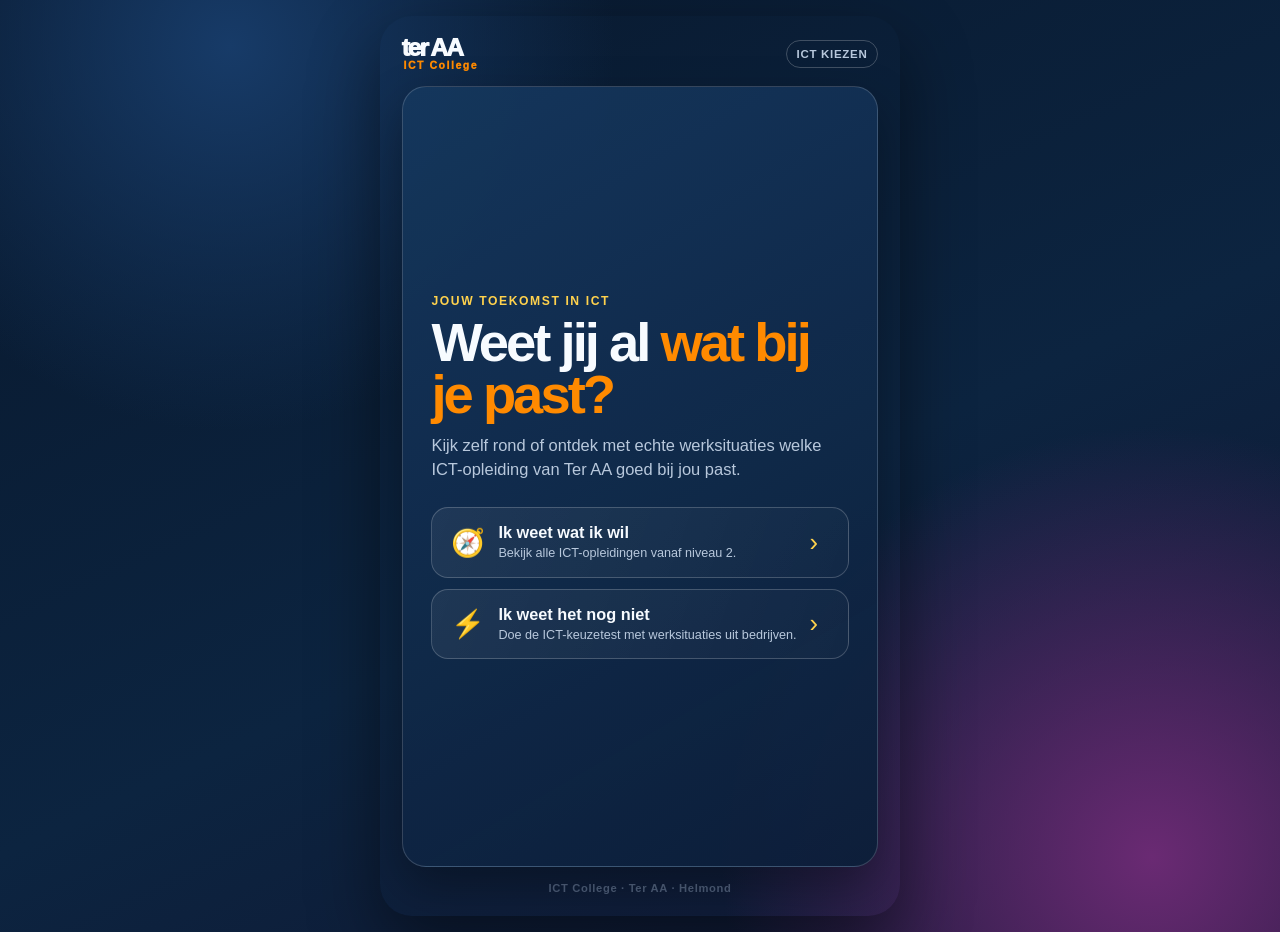
==== index.html @ 0b122b4c "Add files via upload" ====
<!doctype html><html lang="nl"><head><meta charset="utf-8"><meta name="viewport" content="width=device-width,initial-scale=1"><title>ICT kiezen | Ter AA</title><link rel="stylesheet" href="style.css"></head><body><main class="shell"><header class="top"><a class="logo" href="https://www.ter-aa.nl/" target="_blank" rel="noopener" aria-label="Naar ter AA"><span>ter AA</span><small>ICT College</small></a><span class="badge">ICT kiezen</span></header><section class="card grow"><div class="eyebrow">Jouw toekomst in ICT</div><h1>Weet jij al <em>wat bij je past?</em></h1><p class="intro">Kijk zelf rond of ontdek met echte werksituaties welke ICT-opleiding van Ter AA goed bij jou past.</p><nav class="choices" aria-label="Maak je keuze"><a class="choice" href="opleidingen.html"><span class="icon">🧭</span><span><strong>Ik weet wat ik wil</strong><small>Bekijk alle ICT-opleidingen vanaf niveau 2.</small></span><span class="arrow">›</span></a><a class="choice" href="keuzetest.html"><span class="icon">⚡</span><span><strong>Ik weet het nog niet</strong><small>Doe de ICT-keuzetest met werksituaties uit bedrijven.</small></span><span class="arrow">›</span></a></nav></section><footer class="footer">ICT College · Ter AA · Helmond</footer></main></body></html>
---- style.css ----
:root{--ink:#f7fbff;--muted:#b8c8dc;--deep:#071426;--panel:#102746;--line:#315270;--orange:#ff8a00;--yellow:#ffd24d;--cyan:#55e7ff;--green:#52e3a7;--pink:#ff6f91}*{box-sizing:border-box}html,body{margin:0;min-height:100%;font-family:Inter,Arial,sans-serif;background:radial-gradient(circle at 18% 5%,#173b68 0,transparent 28%),radial-gradient(circle at 90% 92%,#6a2a73 0,transparent 30%),linear-gradient(155deg,#08182d,#0c2440 56%,#111632);color:var(--ink)}body{min-height:100svh;overflow:hidden}.shell{width:min(100%,520px);height:100svh;min-height:560px;margin:auto;padding:clamp(12px,2.4vh,24px);display:flex;flex-direction:column;gap:clamp(10px,1.7vh,18px)}.top{display:flex;justify-content:space-between;align-items:center;flex:0 0 auto}.logo{color:var(--ink);text-decoration:none;font-weight:950;font-size:1.55rem;letter-spacing:-.09em;line-height:.8}.logo small{display:block;color:var(--orange);font-size:.42em;letter-spacing:.15em;margin-left:2px;margin-top:5px}.badge{border:1px solid #ffffff38;border-radius:999px;padding:7px 10px;color:var(--muted);font-size:.72rem;font-weight:800;letter-spacing:.06em;text-transform:uppercase}.card{background:linear-gradient(150deg,#15375dF2,#0c1e39F0);border:1px solid #ffffff2b;box-shadow:0 20px 48px #0005;border-radius:24px;padding:clamp(18px,3.2vh,30px)}.grow{flex:1;display:flex;flex-direction:column;justify-content:center}.eyebrow{color:var(--yellow);font-weight:900;font-size:.76rem;letter-spacing:.13em;text-transform:uppercase;margin-bottom:9px}h1{font-size:clamp(2.05rem,7vw,3.4rem);line-height:.96;letter-spacing:-.055em;margin:0 0 13px}h1 em{font-style:normal;color:var(--orange)}h2{font-size:1.25rem;margin:0 0 7px}p{margin:0;color:var(--muted);line-height:1.45}.intro{font-size:1.03rem}.choices,.route-list{display:grid;gap:11px;margin-top:clamp(17px,2.8vh,28px)}a.choice,button.choice{appearance:none;width:100%;border:1px solid #ffffff33;background:linear-gradient(110deg,#ffffff10,#ffffff05);border-radius:17px;color:var(--ink);padding:15px 16px;text-align:left;text-decoration:none;font:inherit;cursor:pointer;display:grid;grid-template-columns:39px 1fr 22px;gap:11px;align-items:center;transition:.16s transform,.16s border-color,.16s background}.choice:hover,.choice:focus-visible{transform:translateY(-2px);border-color:var(--cyan);background:#ffffff14;outline:none}.choice .icon{font-size:1.7rem;text-align:center}.choice strong{display:block;font-size:1.02rem}.choice small{display:block;color:var(--muted);margin-top:3px;font-size:.79rem;line-height:1.3}.choice .arrow{color:var(--yellow);font-size:1.6rem}.footer{text-align:center;color:#b7cae155;font-weight:700;font-size:.7rem;letter-spacing:.06em;flex:0 0 auto}.back{color:var(--muted);font-weight:800;text-decoration:none;font-size:.86rem}.back:hover{color:#fff}.select-wrap{position:relative;margin-top:16px}.select-wrap:after{content:'⌄';pointer-events:none;position:absolute;right:15px;top:10px;font-size:1.4rem;color:var(--yellow)}select{appearance:none;width:100%;border:1px solid #ffffff3c;border-radius:14px;padding:13px 42px 13px 14px;background:#07182d;color:#fff;font:800 1rem Inter,Arial,sans-serif}option{color:#12233a;background:#fff}.study{margin-top:15px;background:#081a30a8;border-left:4px solid var(--orange);border-radius:0 15px 15px 0;padding:16px}.study .level{color:var(--yellow);font-size:.78rem;font-weight:900;letter-spacing:.08em;text-transform:uppercase}.study h2{margin:5px 0 8px}.study a,.external{display:inline-block;color:#08243c;background:var(--yellow);border-radius:10px;margin-top:13px;padding:10px 12px;font-weight:950;text-decoration:none;font-size:.84rem}.study a:hover,.external:hover{background:#fff}.progressline{height:8px;background:#ffffff1c;border-radius:999px;overflow:hidden;margin:15px 0 6px}.progressline span{display:block;height:100%;background:linear-gradient(90deg,var(--orange),var(--yellow));width:0;transition:width .25s}.counter{color:var(--muted);font-size:.77rem;font-weight:850;text-align:right}.question{font-size:clamp(1.28rem,5.4vw,1.75rem);font-weight:950;letter-spacing:-.03em;line-height:1.12;margin:10px 0 4px}.hint{font-size:.84rem}.test-options{display:grid;gap:9px;margin-top:15px}.test-options button{border:1px solid #ffffff24;border-radius:14px;background:#ffffff0d;color:#fff;padding:12px 13px;text-align:left;font:800 .89rem/1.3 Inter,Arial,sans-serif;cursor:pointer}.test-options button:hover,.test-options button:focus-visible{border-color:var(--cyan);background:#ffffff19;outline:none}.result-intro{font-size:.95rem}.results{display:grid;gap:10px;margin-top:15px}.result{border:1px solid #ffffff2c;border-radius:15px;background:#07182dcc;padding:13px;position:relative}.rank{position:absolute;right:13px;top:11px;color:var(--yellow);font-size:.78rem;font-weight:950}.result h2{font-size:1.05rem;padding-right:68px}.result .level{color:var(--cyan);font-size:.75rem;font-weight:900;text-transform:uppercase;letter-spacing:.06em}.result p{font-size:.82rem;margin-top:6px}.result a{color:var(--yellow);font-size:.78rem;font-weight:900;text-decoration:none;display:inline-block;margin-top:9px}.result a:hover{text-decoration:underline}.notice{border:1px solid #ffcf6a8c;background:#ffad1d18;border-radius:15px;padding:14px;margin-top:14px;color:#fff}.notice strong{display:block;margin-bottom:4px;color:var(--yellow)}.secondary{border:1px solid #ffffff36;border-radius:13px;color:#fff;text-decoration:none;font-weight:900;text-align:center;padding:12px;margin-top:13px;display:block}.secondary:hover{background:#ffffff12}.hidden{display:none!important}@media(max-height:700px){.shell{padding:11px;gap:10px}.card{padding:17px}.choices,.route-list{gap:8px;margin-top:14px}a.choice,button.choice{padding:11px 12px}.choice .icon{font-size:1.4rem}.choice strong{font-size:.92rem}.choice small{font-size:.71rem}h1{font-size:clamp(1.85rem,7vw,2.6rem)}.test-options{gap:7px;margin-top:11px}.test-options button{padding:10px 11px;font-size:.81rem}.question{font-size:1.22rem}.results{gap:7px;margin-top:10px}.result{padding:10px}.result p{font-size:.75rem}.footer{font-size:.61rem}}@media(min-width:521px){body{padding:16px}.shell{border-radius:32px;box-shadow:0 28px 70px #0007;overflow:hidden}}
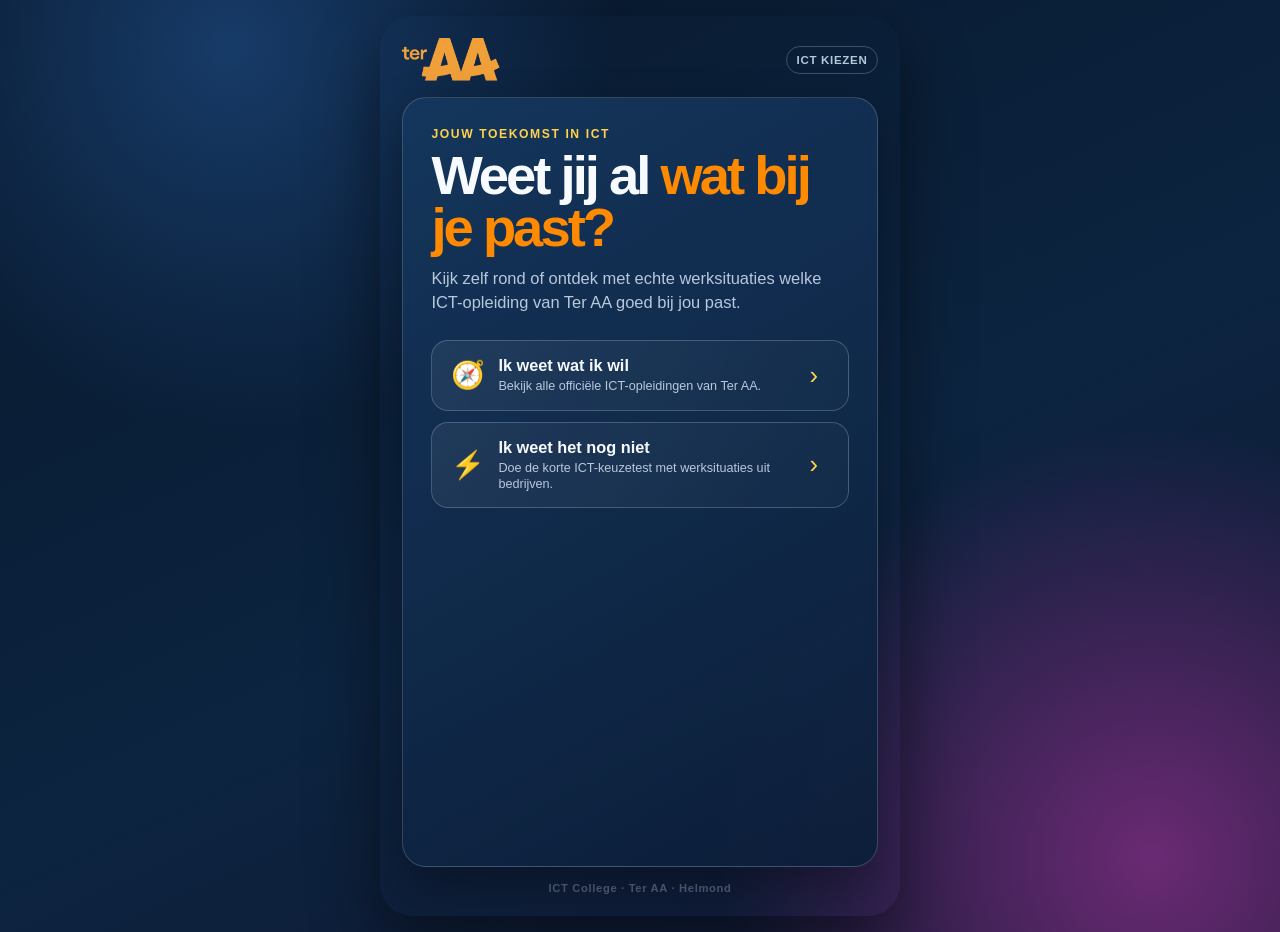
==== commit 80bb78bf: "Add files via upload" ====
--- a/index.html
+++ b/index.html
@@ -1 +1 @@
-<!doctype html><html lang="nl"><head><meta charset="utf-8"><meta name="viewport" content="width=device-width,initial-scale=1"><title>ICT kiezen | Ter AA</title><link rel="stylesheet" href="style.css"></head><body><main class="shell"><header class="top"><a class="logo" href="https://www.ter-aa.nl/" target="_blank" rel="noopener" aria-label="Naar ter AA"><span>ter AA</span><small>ICT College</small></a><span class="badge">ICT kiezen</span></header><section class="card grow"><div class="eyebrow">Jouw toekomst in ICT</div><h1>Weet jij al <em>wat bij je past?</em></h1><p class="intro">Kijk zelf rond of ontdek met echte werksituaties welke ICT-opleiding van Ter AA goed bij jou past.</p><nav class="choices" aria-label="Maak je keuze"><a class="choice" href="opleidingen.html"><span class="icon">🧭</span><span><strong>Ik weet wat ik wil</strong><small>Bekijk alle ICT-opleidingen vanaf niveau 2.</small></span><span class="arrow">›</span></a><a class="choice" href="keuzetest.html"><span class="icon">⚡</span><span><strong>Ik weet het nog niet</strong><small>Doe de ICT-keuzetest met werksituaties uit bedrijven.</small></span><span class="arrow">›</span></a></nav></section><footer class="footer">ICT College · Ter AA · Helmond</footer></main></body></html>
+<!doctype html><html lang="nl"><head><meta charset="utf-8"><meta name="viewport" content="width=device-width,initial-scale=1"><title>ICT kiezen | Ter AA</title><link rel="stylesheet" href="style.css"></head><body><main class="shell"><header class="top"><a class="logo" href="https://www.ter-aa.nl/" target="_blank" rel="noopener" aria-label="Naar ter AA"><img src="ter-aa-logo.png" alt="ter AA"></a><span class="badge">ICT kiezen</span></header><section class="card grow"><div class="eyebrow">Jouw toekomst in ICT</div><h1>Weet jij al <em>wat bij je past?</em></h1><p class="intro">Kijk zelf rond of ontdek met echte werksituaties welke ICT-opleiding van Ter AA goed bij jou past.</p><nav class="choices" aria-label="Maak je keuze"><a class="choice" href="opleidingen.html"><span class="icon">🧭</span><span><strong>Ik weet wat ik wil</strong><small>Bekijk alle officiële ICT-opleidingen van Ter AA.</small></span><span class="arrow">›</span></a><a class="choice" href="keuzetest.html"><span class="icon">⚡</span><span><strong>Ik weet het nog niet</strong><small>Doe de korte ICT-keuzetest met werksituaties uit bedrijven.</small></span><span class="arrow">›</span></a></nav></section><footer class="footer">ICT College · Ter AA · Helmond</footer></main></body></html>
--- a/style.css
+++ b/style.css
@@ -1 +1,4 @@
 :root{--ink:#f7fbff;--muted:#b8c8dc;--deep:#071426;--panel:#102746;--line:#315270;--orange:#ff8a00;--yellow:#ffd24d;--cyan:#55e7ff;--green:#52e3a7;--pink:#ff6f91}*{box-sizing:border-box}html,body{margin:0;min-height:100%;font-family:Inter,Arial,sans-serif;background:radial-gradient(circle at 18% 5%,#173b68 0,transparent 28%),radial-gradient(circle at 90% 92%,#6a2a73 0,transparent 30%),linear-gradient(155deg,#08182d,#0c2440 56%,#111632);color:var(--ink)}body{min-height:100svh;overflow:hidden}.shell{width:min(100%,520px);height:100svh;min-height:560px;margin:auto;padding:clamp(12px,2.4vh,24px);display:flex;flex-direction:column;gap:clamp(10px,1.7vh,18px)}.top{display:flex;justify-content:space-between;align-items:center;flex:0 0 auto}.logo{color:var(--ink);text-decoration:none;font-weight:950;font-size:1.55rem;letter-spacing:-.09em;line-height:.8}.logo small{display:block;color:var(--orange);font-size:.42em;letter-spacing:.15em;margin-left:2px;margin-top:5px}.badge{border:1px solid #ffffff38;border-radius:999px;padding:7px 10px;color:var(--muted);font-size:.72rem;font-weight:800;letter-spacing:.06em;text-transform:uppercase}.card{background:linear-gradient(150deg,#15375dF2,#0c1e39F0);border:1px solid #ffffff2b;box-shadow:0 20px 48px #0005;border-radius:24px;padding:clamp(18px,3.2vh,30px)}.grow{flex:1;display:flex;flex-direction:column;justify-content:center}.eyebrow{color:var(--yellow);font-weight:900;font-size:.76rem;letter-spacing:.13em;text-transform:uppercase;margin-bottom:9px}h1{font-size:clamp(2.05rem,7vw,3.4rem);line-height:.96;letter-spacing:-.055em;margin:0 0 13px}h1 em{font-style:normal;color:var(--orange)}h2{font-size:1.25rem;margin:0 0 7px}p{margin:0;color:var(--muted);line-height:1.45}.intro{font-size:1.03rem}.choices,.route-list{display:grid;gap:11px;margin-top:clamp(17px,2.8vh,28px)}a.choice,button.choice{appearance:none;width:100%;border:1px solid #ffffff33;background:linear-gradient(110deg,#ffffff10,#ffffff05);border-radius:17px;color:var(--ink);padding:15px 16px;text-align:left;text-decoration:none;font:inherit;cursor:pointer;display:grid;grid-template-columns:39px 1fr 22px;gap:11px;align-items:center;transition:.16s transform,.16s border-color,.16s background}.choice:hover,.choice:focus-visible{transform:translateY(-2px);border-color:var(--cyan);background:#ffffff14;outline:none}.choice .icon{font-size:1.7rem;text-align:center}.choice strong{display:block;font-size:1.02rem}.choice small{display:block;color:var(--muted);margin-top:3px;font-size:.79rem;line-height:1.3}.choice .arrow{color:var(--yellow);font-size:1.6rem}.footer{text-align:center;color:#b7cae155;font-weight:700;font-size:.7rem;letter-spacing:.06em;flex:0 0 auto}.back{color:var(--muted);font-weight:800;text-decoration:none;font-size:.86rem}.back:hover{color:#fff}.select-wrap{position:relative;margin-top:16px}.select-wrap:after{content:'⌄';pointer-events:none;position:absolute;right:15px;top:10px;font-size:1.4rem;color:var(--yellow)}select{appearance:none;width:100%;border:1px solid #ffffff3c;border-radius:14px;padding:13px 42px 13px 14px;background:#07182d;color:#fff;font:800 1rem Inter,Arial,sans-serif}option{color:#12233a;background:#fff}.study{margin-top:15px;background:#081a30a8;border-left:4px solid var(--orange);border-radius:0 15px 15px 0;padding:16px}.study .level{color:var(--yellow);font-size:.78rem;font-weight:900;letter-spacing:.08em;text-transform:uppercase}.study h2{margin:5px 0 8px}.study a,.external{display:inline-block;color:#08243c;background:var(--yellow);border-radius:10px;margin-top:13px;padding:10px 12px;font-weight:950;text-decoration:none;font-size:.84rem}.study a:hover,.external:hover{background:#fff}.progressline{height:8px;background:#ffffff1c;border-radius:999px;overflow:hidden;margin:15px 0 6px}.progressline span{display:block;height:100%;background:linear-gradient(90deg,var(--orange),var(--yellow));width:0;transition:width .25s}.counter{color:var(--muted);font-size:.77rem;font-weight:850;text-align:right}.question{font-size:clamp(1.28rem,5.4vw,1.75rem);font-weight:950;letter-spacing:-.03em;line-height:1.12;margin:10px 0 4px}.hint{font-size:.84rem}.test-options{display:grid;gap:9px;margin-top:15px}.test-options button{border:1px solid #ffffff24;border-radius:14px;background:#ffffff0d;color:#fff;padding:12px 13px;text-align:left;font:800 .89rem/1.3 Inter,Arial,sans-serif;cursor:pointer}.test-options button:hover,.test-options button:focus-visible{border-color:var(--cyan);background:#ffffff19;outline:none}.result-intro{font-size:.95rem}.results{display:grid;gap:10px;margin-top:15px}.result{border:1px solid #ffffff2c;border-radius:15px;background:#07182dcc;padding:13px;position:relative}.rank{position:absolute;right:13px;top:11px;color:var(--yellow);font-size:.78rem;font-weight:950}.result h2{font-size:1.05rem;padding-right:68px}.result .level{color:var(--cyan);font-size:.75rem;font-weight:900;text-transform:uppercase;letter-spacing:.06em}.result p{font-size:.82rem;margin-top:6px}.result a{color:var(--yellow);font-size:.78rem;font-weight:900;text-decoration:none;display:inline-block;margin-top:9px}.result a:hover{text-decoration:underline}.notice{border:1px solid #ffcf6a8c;background:#ffad1d18;border-radius:15px;padding:14px;margin-top:14px;color:#fff}.notice strong{display:block;margin-bottom:4px;color:var(--yellow)}.secondary{border:1px solid #ffffff36;border-radius:13px;color:#fff;text-decoration:none;font-weight:900;text-align:center;padding:12px;margin-top:13px;display:block}.secondary:hover{background:#ffffff12}.hidden{display:none!important}@media(max-height:700px){.shell{padding:11px;gap:10px}.card{padding:17px}.choices,.route-list{gap:8px;margin-top:14px}a.choice,button.choice{padding:11px 12px}.choice .icon{font-size:1.4rem}.choice strong{font-size:.92rem}.choice small{font-size:.71rem}h1{font-size:clamp(1.85rem,7vw,2.6rem)}.test-options{gap:7px;margin-top:11px}.test-options button{padding:10px 11px;font-size:.81rem}.question{font-size:1.22rem}.results{gap:7px;margin-top:10px}.result{padding:10px}.result p{font-size:.75rem}.footer{font-size:.61rem}}@media(min-width:521px){body{padding:16px}.shell{border-radius:32px;box-shadow:0 28px 70px #0007;overflow:hidden}}
+
+/* Aanpassingen keuzehulp */
+.grow{justify-content:flex-start}.logo{display:block;text-decoration:none}.logo img{display:block;width:104px;max-height:44px;object-fit:contain;object-position:left center}.logo small{display:none}select{background:#092a24;color:#f7fbff;color-scheme:dark;border-color:#86c5ad}option{background:#092a24;color:#f7fbff}
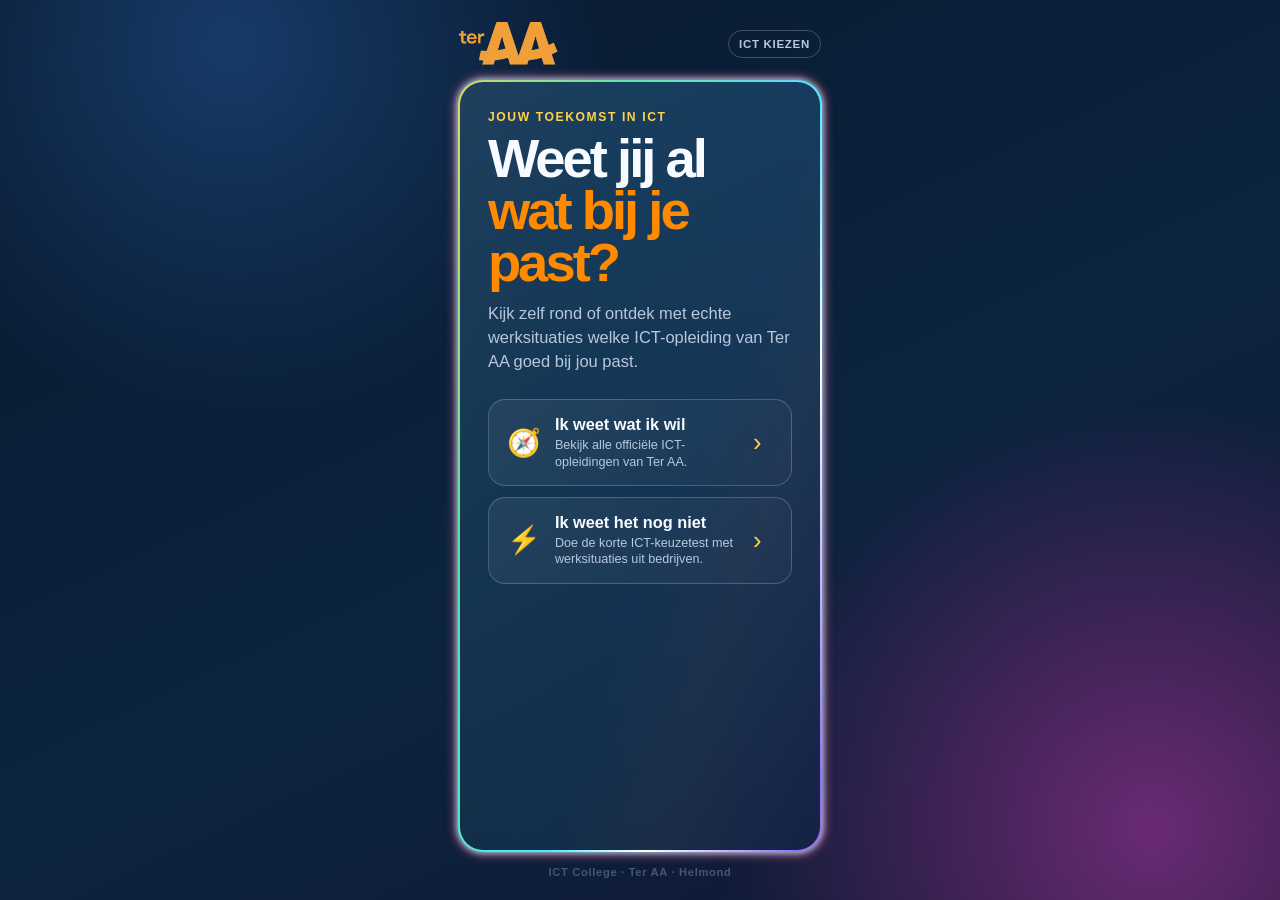
==== commit 41e9f170: "Add files via upload" ====
--- a/index.html
+++ b/index.html
@@ -1 +1,41 @@
-<!doctype html><html lang="nl"><head><meta charset="utf-8"><meta name="viewport" content="width=device-width,initial-scale=1"><title>ICT kiezen | Ter AA</title><link rel="stylesheet" href="style.css"></head><body><main class="shell"><header class="top"><a class="logo" href="https://www.ter-aa.nl/" target="_blank" rel="noopener" aria-label="Naar ter AA"><img src="ter-aa-logo.png" alt="ter AA"></a><span class="badge">ICT kiezen</span></header><section class="card grow"><div class="eyebrow">Jouw toekomst in ICT</div><h1>Weet jij al <em>wat bij je past?</em></h1><p class="intro">Kijk zelf rond of ontdek met echte werksituaties welke ICT-opleiding van Ter AA goed bij jou past.</p><nav class="choices" aria-label="Maak je keuze"><a class="choice" href="opleidingen.html"><span class="icon">🧭</span><span><strong>Ik weet wat ik wil</strong><small>Bekijk alle officiële ICT-opleidingen van Ter AA.</small></span><span class="arrow">›</span></a><a class="choice" href="keuzetest.html"><span class="icon">⚡</span><span><strong>Ik weet het nog niet</strong><small>Doe de korte ICT-keuzetest met werksituaties uit bedrijven.</small></span><span class="arrow">›</span></a></nav></section><footer class="footer">ICT College · Ter AA · Helmond</footer></main></body></html>
+<!doctype html>
+<html lang="nl">
+<head>
+  <meta charset="utf-8">
+  <meta name="viewport" content="width=device-width,initial-scale=1">
+  <title>ICT kiezen | Ter AA</title>
+  <link rel="stylesheet" href="style.css">
+</head>
+<body>
+  <main class="shell">
+    <header class="top">
+      <a class="logo" href="https://www.ter-aa.nl/" target="_blank" rel="noopener" aria-label="Naar ter AA">
+        <img src="ter-aa-logo.png" alt="ter AA">
+      </a>
+      <span class="badge">ICT kiezen</span>
+    </header>
+
+    <section class="card grow">
+      <div class="eyebrow">Jouw toekomst in ICT</div>
+      <h1>Weet jij al <em>wat bij je past?</em></h1>
+      <p class="intro">Kijk zelf rond of ontdek met echte werksituaties welke ICT-opleiding van Ter AA goed bij jou past.</p>
+
+      <nav class="choices" aria-label="Maak je keuze">
+        <a class="choice" href="opleidingen.html">
+          <span class="icon">🧭</span>
+          <span><strong>Ik weet wat ik wil</strong><small>Bekijk alle officiële ICT-opleidingen van Ter AA.</small></span>
+          <span class="arrow">›</span>
+        </a>
+        <a class="choice" href="keuzetest.html">
+          <span class="icon">⚡</span>
+          <span><strong>Ik weet het nog niet</strong><small>Doe de korte ICT-keuzetest met werksituaties uit bedrijven.</small></span>
+          <span class="arrow">›</span>
+        </a>
+      </nav>
+    </section>
+
+    <footer class="footer">ICT College · Ter AA · Helmond</footer>
+  </main>
+  <script src="neon.js"></script>
+</body>
+</html>
--- a/style.css
+++ b/style.css
@@ -1,4 +1,480 @@
-:root{--ink:#f7fbff;--muted:#b8c8dc;--deep:#071426;--panel:#102746;--line:#315270;--orange:#ff8a00;--yellow:#ffd24d;--cyan:#55e7ff;--green:#52e3a7;--pink:#ff6f91}*{box-sizing:border-box}html,body{margin:0;min-height:100%;font-family:Inter,Arial,sans-serif;background:radial-gradient(circle at 18% 5%,#173b68 0,transparent 28%),radial-gradient(circle at 90% 92%,#6a2a73 0,transparent 30%),linear-gradient(155deg,#08182d,#0c2440 56%,#111632);color:var(--ink)}body{min-height:100svh;overflow:hidden}.shell{width:min(100%,520px);height:100svh;min-height:560px;margin:auto;padding:clamp(12px,2.4vh,24px);display:flex;flex-direction:column;gap:clamp(10px,1.7vh,18px)}.top{display:flex;justify-content:space-between;align-items:center;flex:0 0 auto}.logo{color:var(--ink);text-decoration:none;font-weight:950;font-size:1.55rem;letter-spacing:-.09em;line-height:.8}.logo small{display:block;color:var(--orange);font-size:.42em;letter-spacing:.15em;margin-left:2px;margin-top:5px}.badge{border:1px solid #ffffff38;border-radius:999px;padding:7px 10px;color:var(--muted);font-size:.72rem;font-weight:800;letter-spacing:.06em;text-transform:uppercase}.card{background:linear-gradient(150deg,#15375dF2,#0c1e39F0);border:1px solid #ffffff2b;box-shadow:0 20px 48px #0005;border-radius:24px;padding:clamp(18px,3.2vh,30px)}.grow{flex:1;display:flex;flex-direction:column;justify-content:center}.eyebrow{color:var(--yellow);font-weight:900;font-size:.76rem;letter-spacing:.13em;text-transform:uppercase;margin-bottom:9px}h1{font-size:clamp(2.05rem,7vw,3.4rem);line-height:.96;letter-spacing:-.055em;margin:0 0 13px}h1 em{font-style:normal;color:var(--orange)}h2{font-size:1.25rem;margin:0 0 7px}p{margin:0;color:var(--muted);line-height:1.45}.intro{font-size:1.03rem}.choices,.route-list{display:grid;gap:11px;margin-top:clamp(17px,2.8vh,28px)}a.choice,button.choice{appearance:none;width:100%;border:1px solid #ffffff33;background:linear-gradient(110deg,#ffffff10,#ffffff05);border-radius:17px;color:var(--ink);padding:15px 16px;text-align:left;text-decoration:none;font:inherit;cursor:pointer;display:grid;grid-template-columns:39px 1fr 22px;gap:11px;align-items:center;transition:.16s transform,.16s border-color,.16s background}.choice:hover,.choice:focus-visible{transform:translateY(-2px);border-color:var(--cyan);background:#ffffff14;outline:none}.choice .icon{font-size:1.7rem;text-align:center}.choice strong{display:block;font-size:1.02rem}.choice small{display:block;color:var(--muted);margin-top:3px;font-size:.79rem;line-height:1.3}.choice .arrow{color:var(--yellow);font-size:1.6rem}.footer{text-align:center;color:#b7cae155;font-weight:700;font-size:.7rem;letter-spacing:.06em;flex:0 0 auto}.back{color:var(--muted);font-weight:800;text-decoration:none;font-size:.86rem}.back:hover{color:#fff}.select-wrap{position:relative;margin-top:16px}.select-wrap:after{content:'⌄';pointer-events:none;position:absolute;right:15px;top:10px;font-size:1.4rem;color:var(--yellow)}select{appearance:none;width:100%;border:1px solid #ffffff3c;border-radius:14px;padding:13px 42px 13px 14px;background:#07182d;color:#fff;font:800 1rem Inter,Arial,sans-serif}option{color:#12233a;background:#fff}.study{margin-top:15px;background:#081a30a8;border-left:4px solid var(--orange);border-radius:0 15px 15px 0;padding:16px}.study .level{color:var(--yellow);font-size:.78rem;font-weight:900;letter-spacing:.08em;text-transform:uppercase}.study h2{margin:5px 0 8px}.study a,.external{display:inline-block;color:#08243c;background:var(--yellow);border-radius:10px;margin-top:13px;padding:10px 12px;font-weight:950;text-decoration:none;font-size:.84rem}.study a:hover,.external:hover{background:#fff}.progressline{height:8px;background:#ffffff1c;border-radius:999px;overflow:hidden;margin:15px 0 6px}.progressline span{display:block;height:100%;background:linear-gradient(90deg,var(--orange),var(--yellow));width:0;transition:width .25s}.counter{color:var(--muted);font-size:.77rem;font-weight:850;text-align:right}.question{font-size:clamp(1.28rem,5.4vw,1.75rem);font-weight:950;letter-spacing:-.03em;line-height:1.12;margin:10px 0 4px}.hint{font-size:.84rem}.test-options{display:grid;gap:9px;margin-top:15px}.test-options button{border:1px solid #ffffff24;border-radius:14px;background:#ffffff0d;color:#fff;padding:12px 13px;text-align:left;font:800 .89rem/1.3 Inter,Arial,sans-serif;cursor:pointer}.test-options button:hover,.test-options button:focus-visible{border-color:var(--cyan);background:#ffffff19;outline:none}.result-intro{font-size:.95rem}.results{display:grid;gap:10px;margin-top:15px}.result{border:1px solid #ffffff2c;border-radius:15px;background:#07182dcc;padding:13px;position:relative}.rank{position:absolute;right:13px;top:11px;color:var(--yellow);font-size:.78rem;font-weight:950}.result h2{font-size:1.05rem;padding-right:68px}.result .level{color:var(--cyan);font-size:.75rem;font-weight:900;text-transform:uppercase;letter-spacing:.06em}.result p{font-size:.82rem;margin-top:6px}.result a{color:var(--yellow);font-size:.78rem;font-weight:900;text-decoration:none;display:inline-block;margin-top:9px}.result a:hover{text-decoration:underline}.notice{border:1px solid #ffcf6a8c;background:#ffad1d18;border-radius:15px;padding:14px;margin-top:14px;color:#fff}.notice strong{display:block;margin-bottom:4px;color:var(--yellow)}.secondary{border:1px solid #ffffff36;border-radius:13px;color:#fff;text-decoration:none;font-weight:900;text-align:center;padding:12px;margin-top:13px;display:block}.secondary:hover{background:#ffffff12}.hidden{display:none!important}@media(max-height:700px){.shell{padding:11px;gap:10px}.card{padding:17px}.choices,.route-list{gap:8px;margin-top:14px}a.choice,button.choice{padding:11px 12px}.choice .icon{font-size:1.4rem}.choice strong{font-size:.92rem}.choice small{font-size:.71rem}h1{font-size:clamp(1.85rem,7vw,2.6rem)}.test-options{gap:7px;margin-top:11px}.test-options button{padding:10px 11px;font-size:.81rem}.question{font-size:1.22rem}.results{gap:7px;margin-top:10px}.result{padding:10px}.result p{font-size:.75rem}.footer{font-size:.61rem}}@media(min-width:521px){body{padding:16px}.shell{border-radius:32px;box-shadow:0 28px 70px #0007;overflow:hidden}}
-
-/* Aanpassingen keuzehulp */
-.grow{justify-content:flex-start}.logo{display:block;text-decoration:none}.logo img{display:block;width:104px;max-height:44px;object-fit:contain;object-position:left center}.logo small{display:none}select{background:#092a24;color:#f7fbff;color-scheme:dark;border-color:#86c5ad}option{background:#092a24;color:#f7fbff}
+/*
+  TER AA ICT-KEUZEHULP
+  Dit bestand bepaalt alle kleuren, afmetingen en animaties.
+  De pagina's blijven altijd in de staande telefoonverhouding 9:20.
+*/
+
+/* 1. KLEUREN: verander deze waarden als je de huisstijl wilt aanpassen. */
+:root {
+  --tekst: #f7fbff;
+  --tekst-zacht: #b8c8dc;
+  --achtergrond-donker: #08182d;
+  --kaart-boven: #15375df2;
+  --kaart-onder: #0c1e39f0;
+  --oranje: #ff8a00;
+  --geel: #ffd24d;
+  --cyaan: #55e7ff;
+  --groen: #52e3a7;
+  --roze: #ff6f91;
+  --paars: #9d6cff;
+}
+
+/* 2. BASIS: voorkomt onverwachte witruimtes en buiten beeld scrollen. */
+* { box-sizing: border-box; }
+
+html,
+body {
+  min-height: 100%;
+  margin: 0;
+  font-family: Inter, Arial, sans-serif;
+  color: var(--tekst);
+}
+
+body {
+  min-height: 100svh;
+  display: grid;
+  place-items: center;
+  overflow: hidden;
+  background:
+    radial-gradient(circle at 18% 5%, #173b68 0, transparent 28%),
+    radial-gradient(circle at 90% 92%, #6a2a73 0, transparent 30%),
+    linear-gradient(155deg, var(--achtergrond-donker), #0c2440 56%, #111632);
+}
+
+/*
+  3. TELEFOONSCHERM
+  9 : 20 = 45% zo breed als het scherm hoog is.
+  De min()-regels zorgen dat het scherm nooit buiten het venster valt.
+*/
+.shell {
+  width: min(100vw, 45svh);
+  height: min(100svh, 222.222vw);
+  min-height: 0;
+  aspect-ratio: 9 / 20;
+  display: flex;
+  flex-direction: column;
+  gap: clamp(10px, 1.7vh, 18px);
+  padding: clamp(12px, 2.4vh, 24px);
+  overflow: hidden;
+}
+
+/* 4. BOVENBALK, LOGO EN VOETTEKST. */
+.top {
+  flex: 0 0 auto;
+  display: flex;
+  align-items: center;
+  justify-content: space-between;
+}
+
+.logo { display: block; text-decoration: none; }
+
+.logo img {
+  display: block;
+  width: 104px;
+  max-height: 44px;
+  object-fit: contain;
+  object-position: left center;
+}
+
+.badge {
+  padding: 7px 10px;
+  border: 1px solid #ffffff38;
+  border-radius: 999px;
+  color: var(--tekst-zacht);
+  font-size: 0.72rem;
+  font-weight: 800;
+  letter-spacing: 0.06em;
+  text-transform: uppercase;
+}
+
+.back {
+  color: var(--tekst-zacht);
+  font-size: 0.86rem;
+  font-weight: 800;
+  text-decoration: none;
+}
+
+.back:hover { color: #fff; }
+
+.footer {
+  flex: 0 0 auto;
+  color: #b7cae155;
+  font-size: 0.7rem;
+  font-weight: 700;
+  letter-spacing: 0.06em;
+  text-align: center;
+}
+
+/* 5. HET GROTE TEKSTSCHERM (de donkere kaart). */
+.card {
+  position: relative;
+  isolation: isolate;
+  flex: 1;
+  display: flex;
+  flex-direction: column;
+  justify-content: flex-start;
+  padding: clamp(18px, 3.2vh, 30px);
+  overflow: visible;
+  background: transparent;
+  border: 0;
+  border-radius: 24px;
+}
+
+/*
+  6. BEWEGENDE KLEURENRAND
+  De ::before-laag is de felle buitenrand.
+  De ::after-laag is het donkere vlak eroverheen.
+  De inhoud krijgt z-index 2 en blijft daardoor altijd leesbaar.
+*/
+.card::before {
+  content: "";
+  position: absolute;
+  z-index: 0;
+  inset: -1px;
+  border-radius: 25px;
+  background: linear-gradient(
+    110deg,
+    var(--oranje) 0%,
+    var(--geel) 18%,
+    var(--groen) 34%,
+    var(--cyaan) 48%,
+    #ffffff 55%,
+    var(--paars) 66%,
+    var(--roze) 82%,
+    var(--oranje) 100%
+  );
+  background-size: 300% 100%;
+  background-position: var(--neon-shift, 0%) 50%;
+  filter: drop-shadow(0 0 3px var(--cyaan)) drop-shadow(0 0 5px var(--roze));
+}
+
+.card::after {
+  content: "";
+  position: absolute;
+  z-index: 1;
+  inset: 1px;
+  border-radius: 23px;
+  background: linear-gradient(150deg, var(--kaart-boven), var(--kaart-onder));
+}
+
+.card > * {
+  position: relative;
+  z-index: 2;
+}
+
+/* 7. TEKSTEN EN TITELS. */
+.eyebrow {
+  margin-bottom: 9px;
+  color: var(--geel);
+  font-size: 0.76rem;
+  font-weight: 900;
+  letter-spacing: 0.13em;
+  text-transform: uppercase;
+}
+
+h1 {
+  margin: 0 0 13px;
+  font-size: clamp(2.05rem, 7vw, 3.4rem);
+  line-height: 0.96;
+  letter-spacing: -0.055em;
+}
+
+h1 em {
+  color: var(--oranje);
+  font-style: normal;
+}
+
+h2 {
+  margin: 0 0 7px;
+  font-size: 1.25rem;
+}
+
+p {
+  margin: 0;
+  color: var(--tekst-zacht);
+  line-height: 1.45;
+}
+
+.intro { font-size: 1.03rem; }
+
+/* 8. GROTE KEUZEKNOPPEN OP DE STARTPAGINA EN VOOROPLEIDINGSPAGINA. */
+.choices,
+.route-list {
+  display: grid;
+  gap: 11px;
+  margin-top: clamp(17px, 2.8vh, 28px);
+}
+
+a.choice,
+button.choice {
+  display: grid;
+  grid-template-columns: 39px 1fr 22px;
+  gap: 11px;
+  align-items: center;
+  width: 100%;
+  padding: 15px 16px;
+  border: 1px solid #ffffff33;
+  border-radius: 17px;
+  color: var(--tekst);
+  background: linear-gradient(110deg, #ffffff10, #ffffff05);
+  font: inherit;
+  text-align: left;
+  text-decoration: none;
+  cursor: pointer;
+  transition: transform 0.16s, border-color 0.16s, background 0.16s;
+}
+
+.choice:hover,
+.choice:focus-visible {
+  border-color: var(--cyaan);
+  outline: none;
+  background: #ffffff14;
+  transform: translateY(-2px);
+}
+
+.choice .icon {
+  font-size: 1.7rem;
+  text-align: center;
+}
+
+.choice strong {
+  display: block;
+  font-size: 1.02rem;
+}
+
+.choice small {
+  display: block;
+  margin-top: 3px;
+  color: var(--tekst-zacht);
+  font-size: 0.79rem;
+  line-height: 1.3;
+}
+
+.choice .arrow {
+  color: var(--geel);
+  font-size: 1.6rem;
+}
+
+/* 9. PULLDOWNMENU OP DE OPLEIDINGENPAGINA. */
+.select-wrap {
+  position: relative;
+  margin-top: 16px;
+}
+
+.select-wrap::after {
+  content: "⌄";
+  position: absolute;
+  top: 10px;
+  right: 15px;
+  color: var(--geel);
+  font-size: 1.4rem;
+  pointer-events: none;
+}
+
+select {
+  width: 100%;
+  padding: 13px 42px 13px 14px;
+  border: 1px solid #86c5ad;
+  border-radius: 14px;
+  color: var(--tekst);
+  background: #092a24;
+  color-scheme: dark;
+  font: 800 1rem Inter, Arial, sans-serif;
+  appearance: none;
+}
+
+option {
+  color: var(--tekst);
+  background: #092a24;
+}
+
+.study {
+  margin-top: 15px;
+  padding: 16px;
+  border-left: 4px solid var(--oranje);
+  border-radius: 0 15px 15px 0;
+  background: #081a30a8;
+}
+
+.study .level,
+.result .level {
+  color: var(--geel);
+  font-size: 0.78rem;
+  font-weight: 900;
+  letter-spacing: 0.08em;
+  text-transform: uppercase;
+}
+
+.study h2 { margin: 5px 0 8px; }
+
+.study a,
+.external {
+  display: inline-block;
+  margin-top: 13px;
+  padding: 10px 12px;
+  border-radius: 10px;
+  color: #08243c;
+  background: var(--geel);
+  font-size: 0.84rem;
+  font-weight: 950;
+  text-decoration: none;
+}
+
+.study a:hover,
+.external:hover { background: #fff; }
+
+/* 10. KEUZETEST: voortgang, antwoorden en de top 3. */
+.progressline {
+  height: 8px;
+  margin: 15px 0 6px;
+  overflow: hidden;
+  border-radius: 999px;
+  background: #ffffff1c;
+}
+
+.progressline span {
+  display: block;
+  width: 0;
+  height: 100%;
+  background: linear-gradient(90deg, var(--oranje), var(--geel));
+  transition: width 0.25s;
+}
+
+.counter {
+  color: var(--tekst-zacht);
+  font-size: 0.77rem;
+  font-weight: 850;
+  text-align: right;
+}
+
+.question {
+  margin: 10px 0 4px;
+  font-size: clamp(1.28rem, 5.4vw, 1.75rem);
+  font-weight: 950;
+  letter-spacing: -0.03em;
+  line-height: 1.12;
+}
+
+.hint { font-size: 0.84rem; }
+
+.test-options {
+  display: grid;
+  gap: 9px;
+  margin-top: 15px;
+}
+
+.test-options button {
+  padding: 12px 13px;
+  border: 1px solid #ffffff24;
+  border-radius: 14px;
+  color: #fff;
+  background: #ffffff0d;
+  font: 800 0.89rem/1.3 Inter, Arial, sans-serif;
+  text-align: left;
+  cursor: pointer;
+}
+
+.test-options button:hover,
+.test-options button:focus-visible {
+  border-color: var(--cyaan);
+  outline: none;
+  background: #ffffff19;
+}
+
+.result-intro { font-size: 0.95rem; }
+
+.results {
+  display: grid;
+  gap: 10px;
+  margin-top: 15px;
+}
+
+.result {
+  position: relative;
+  padding: 13px;
+  border: 1px solid #ffffff2c;
+  border-radius: 15px;
+  background: #07182dcc;
+}
+
+.rank {
+  position: absolute;
+  top: 11px;
+  right: 13px;
+  color: var(--geel);
+  font-size: 0.78rem;
+  font-weight: 950;
+}
+
+.result h2 {
+  padding-right: 68px;
+  font-size: 1.05rem;
+}
+
+.result .level { color: var(--cyaan); }
+
+.result p {
+  margin-top: 6px;
+  font-size: 0.82rem;
+}
+
+.result a {
+  display: inline-block;
+  margin-top: 9px;
+  color: var(--geel);
+  font-size: 0.78rem;
+  font-weight: 900;
+  text-decoration: none;
+}
+
+.result a:hover { text-decoration: underline; }
+
+.notice {
+  margin-top: 14px;
+  padding: 14px;
+  border: 1px solid #ffcf6a8c;
+  border-radius: 15px;
+  color: #fff;
+  background: #ffad1d18;
+}
+
+.notice strong {
+  display: block;
+  margin-bottom: 4px;
+  color: var(--geel);
+}
+
+.secondary {
+  display: block;
+  margin-top: 13px;
+  padding: 12px;
+  border: 1px solid #ffffff36;
+  border-radius: 13px;
+  color: #fff;
+  font-weight: 900;
+  text-align: center;
+  text-decoration: none;
+}
+
+.secondary:hover { background: #ffffff12; }
+
+/* 11. COMPACTE VERSIE VOOR LAGERE TELEFOONSCHERMEN. */
+@media (max-height: 700px) {
+  .shell { gap: 10px; padding: 11px; }
+  .card { padding: 17px; }
+  .choices,
+  .route-list { gap: 8px; margin-top: 14px; }
+  a.choice,
+  button.choice { padding: 11px 12px; }
+  .choice .icon { font-size: 1.4rem; }
+  .choice strong { font-size: 0.92rem; }
+  .choice small { font-size: 0.71rem; }
+  h1 { font-size: clamp(1.85rem, 7vw, 2.6rem); }
+  .test-options { gap: 7px; margin-top: 11px; }
+  .test-options button { padding: 10px 11px; font-size: 0.81rem; }
+  .question { font-size: 1.22rem; }
+  .results { gap: 7px; margin-top: 10px; }
+  .result { padding: 10px; }
+  .result p { font-size: 0.75rem; }
+  .footer { font-size: 0.61rem; }
+}
